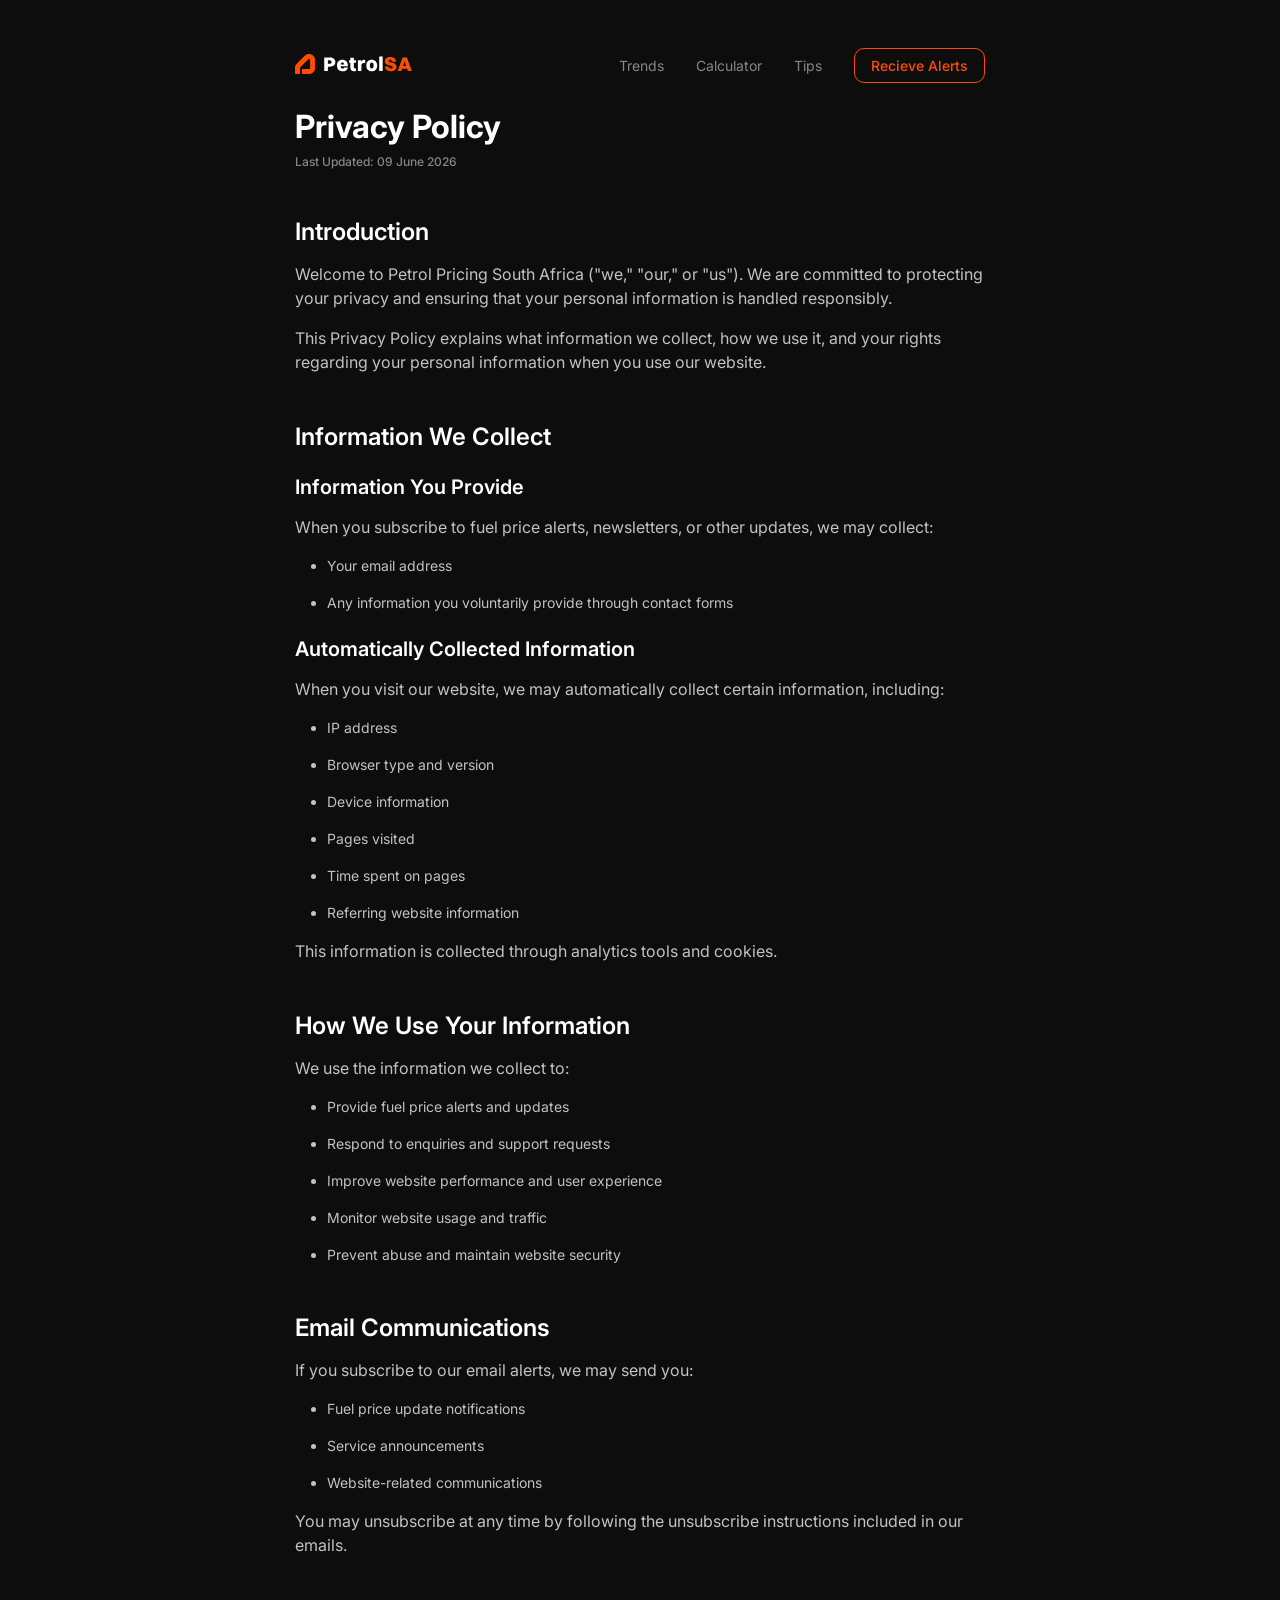
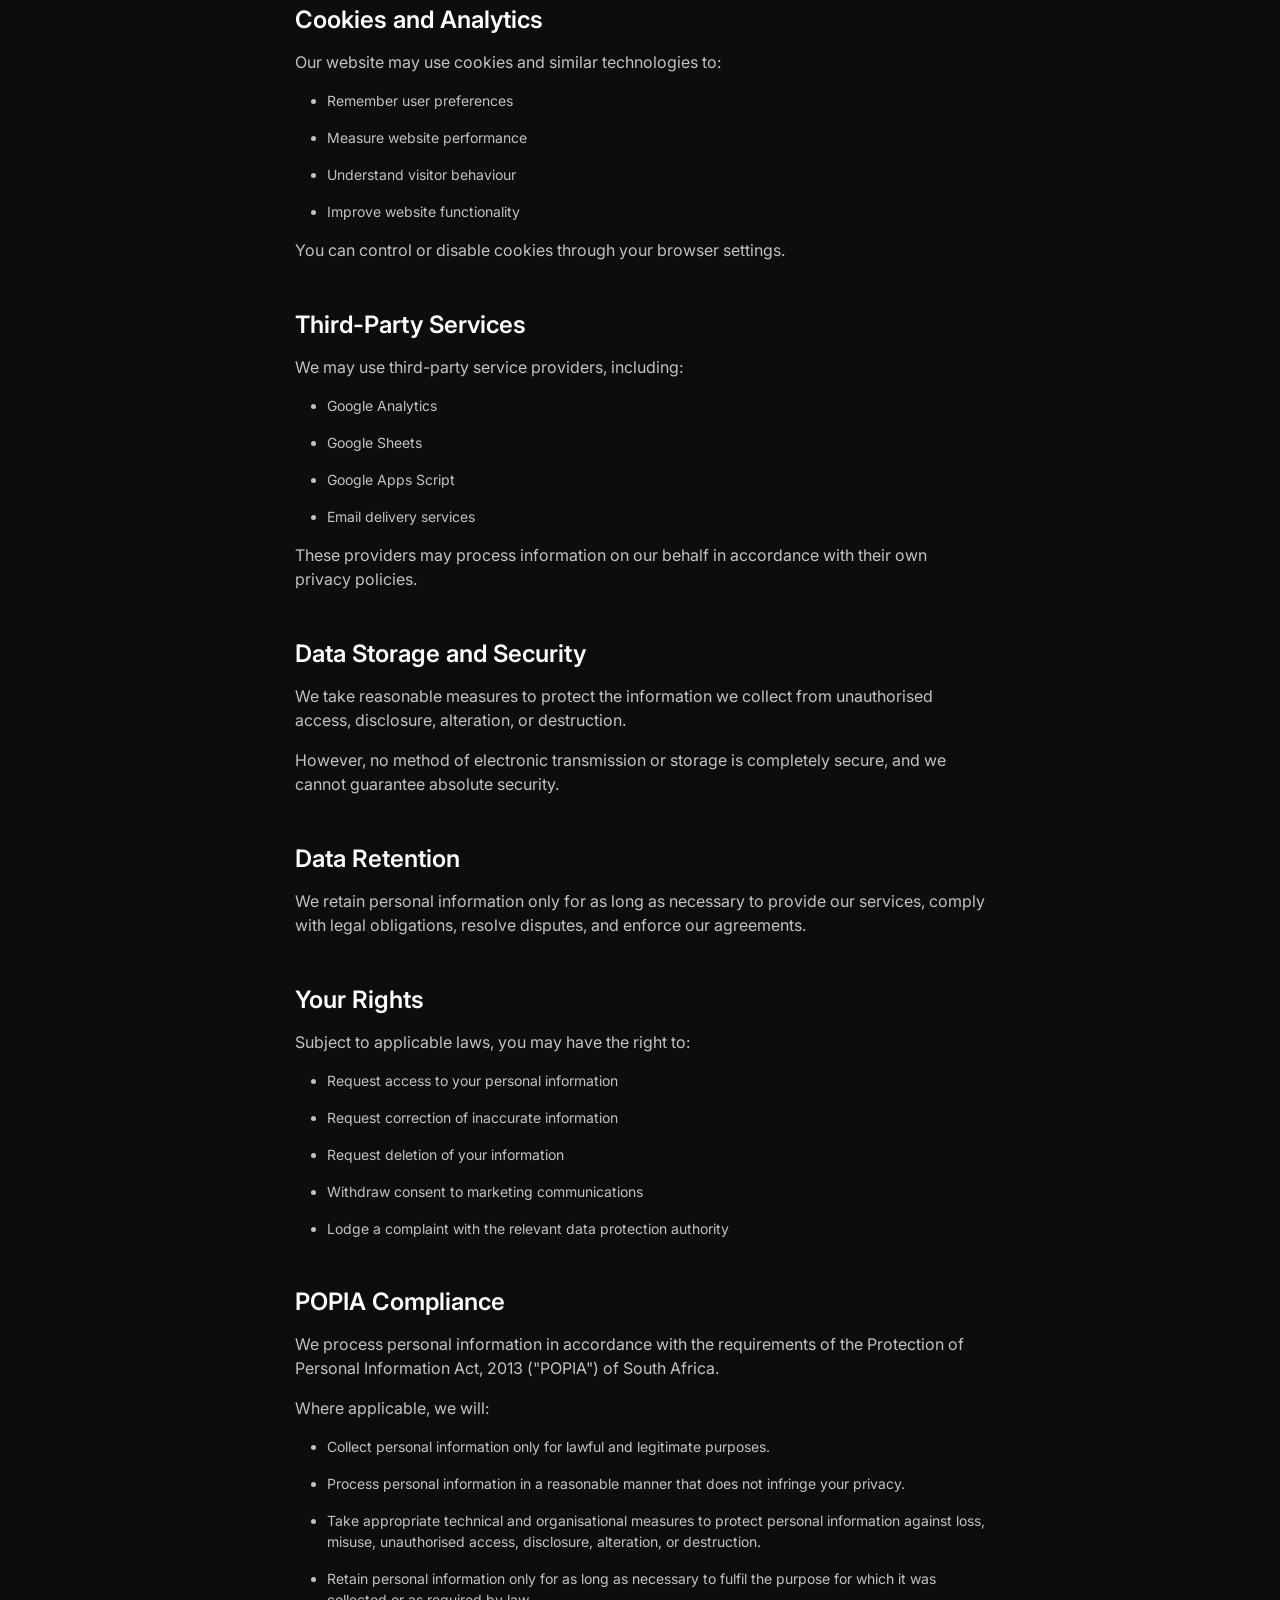
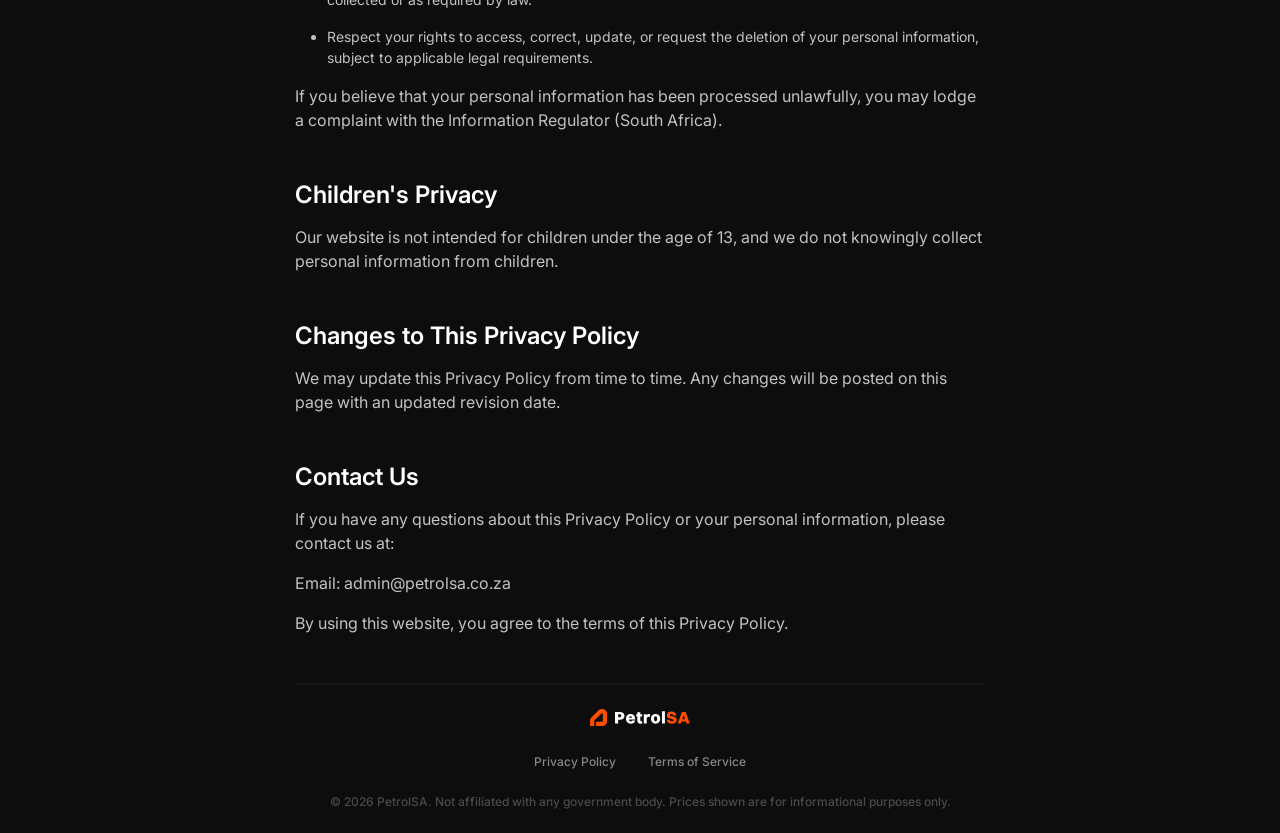
==== pages/privacy-policy.html @ 501f1f96 "made changes" ====
<!doctype html>
<html lang="en">
    <head>
        <meta charset="UTF-8" />
        <meta name="viewport" content="width=device-width, initial-scale=1.0" />
        <title>PetrolSA - Petrol Pricing South Africa</title>
        <link rel="icon" href="../assets/petrolsa-icon.svg" />
        <link rel="preconnect" href="https://fonts.googleapis.com" />
        <link rel="preconnect" href="https://fonts.gstatic.com" crossorigin />
        <link
            href="https://fonts.googleapis.com/css2?family=Inter:ital,opsz,wght@0,14..32,100..900;1,14..32,100..900&display=swap"
            rel="stylesheet" />
        <link rel="stylesheet" href="../css/styles.css" />
    </head>
    <body>
        <!-- Navbar -->
        <nav class="navbar">
            <div class="nav-container">
                <a href="../index.html" class="logo"
                    ><img src="../assets/petrolsa-logo.svg" alt="PetrolSA Logo" srcset=""
                /></a>

                <div class="nav-links-container">
                    <ul class="nav-links">
                        <li><a href="../index.html#price-trend-section">Trends</a></li>
                        <li><a href="../index.html#calculator-section">Calculator</a></li>
                        <li><a href="../index.html#tips-section">Tips</a></li>
                    </ul>

                    <a href="../index.html#alerts-section"><button class="recieve-alerts-btn">Recieve Alerts</button> </a>
                </div>
            </div>
        </nav>

        <!-- Privacy Policy -->
        <section class="privacy-policy-section">
            <div class="privacy-policy-container">
                <h1>Privacy Policy</h1>
                <p class="last-updated-caption">Last Updated: 09 June 2026</p>

                <h2>Introduction</h2>
                <p>
                    Welcome to Petrol Pricing South Africa ("we," "our," or "us"). We are committed to protecting your
                    privacy and ensuring that your personal information is handled responsibly.
                </p>
                <p>
                    This Privacy Policy explains what information we collect, how we use it, and your rights regarding your
                    personal information when you use our website.
                </p>

                <h2>Information We Collect</h2>

                <h3>Information You Provide</h3>
                <p>When you subscribe to fuel price alerts, newsletters, or other updates, we may collect:</p>
                <ul>
                    <li>Your email address</li>
                    <li>Any information you voluntarily provide through contact forms</li>
                </ul>

                <h3>Automatically Collected Information</h3>
                <p>When you visit our website, we may automatically collect certain information, including:</p>
                <ul>
                    <li>IP address</li>
                    <li>Browser type and version</li>
                    <li>Device information</li>
                    <li>Pages visited</li>
                    <li>Time spent on pages</li>
                    <li>Referring website information</li>
                </ul>
                <p>This information is collected through analytics tools and cookies.</p>

                <h2>How We Use Your Information</h2>
                <p>We use the information we collect to:</p>
                <ul>
                    <li>Provide fuel price alerts and updates</li>
                    <li>Respond to enquiries and support requests</li>
                    <li>Improve website performance and user experience</li>
                    <li>Monitor website usage and traffic</li>
                    <li>Prevent abuse and maintain website security</li>
                </ul>

                <h2>Email Communications</h2>
                <p>If you subscribe to our email alerts, we may send you:</p>
                <ul>
                    <li>Fuel price update notifications</li>
                    <li>Service announcements</li>
                    <li>Website-related communications</li>
                </ul>
                <p>You may unsubscribe at any time by following the unsubscribe instructions included in our emails.</p>

                <h2>Cookies and Analytics</h2>
                <p>Our website may use cookies and similar technologies to:</p>
                <ul>
                    <li>Remember user preferences</li>
                    <li>Measure website performance</li>
                    <li>Understand visitor behaviour</li>
                    <li>Improve website functionality</li>
                </ul>
                <p>You can control or disable cookies through your browser settings.</p>

                <h2>Third-Party Services</h2>
                <p>We may use third-party service providers, including:</p>
                <ul>
                    <li>Google Analytics</li>
                    <li>Google Sheets</li>
                    <li>Google Apps Script</li>
                    <li>Email delivery services</li>
                </ul>
                <p>These providers may process information on our behalf in accordance with their own privacy policies.</p>

                <h2>Data Storage and Security</h2>
                <p>
                    We take reasonable measures to protect the information we collect from unauthorised access, disclosure,
                    alteration, or destruction.
                </p>
                <p>
                    However, no method of electronic transmission or storage is completely secure, and we cannot guarantee
                    absolute security.
                </p>

                <h2>Data Retention</h2>
                <p>
                    We retain personal information only for as long as necessary to provide our services, comply with legal
                    obligations, resolve disputes, and enforce our agreements.
                </p>

                <h2>Your Rights</h2>
                <p>Subject to applicable laws, you may have the right to:</p>
                <ul>
                    <li>Request access to your personal information</li>
                    <li>Request correction of inaccurate information</li>
                    <li>Request deletion of your information</li>
                    <li>Withdraw consent to marketing communications</li>
                    <li>Lodge a complaint with the relevant data protection authority</li>
                </ul>

                <h2>POPIA Compliance</h2>
                <p>
                    We process personal information in accordance with the requirements of the Protection of Personal
                    Information Act, 2013 ("POPIA") of South Africa.
                </p>
                <p>Where applicable, we will:</p>
                <ul>
                    <li>Collect personal information only for lawful and legitimate purposes.</li>
                    <li>Process personal information in a reasonable manner that does not infringe your privacy.</li>
                    <li>
                        Take appropriate technical and organisational measures to protect personal information against loss,
                        misuse, unauthorised access, disclosure, alteration, or destruction.
                    </li>
                    <li>
                        Retain personal information only for as long as necessary to fulfil the purpose for which it was
                        collected or as required by law.
                    </li>
                    <li>
                        Respect your rights to access, correct, update, or request the deletion of your personal information,
                        subject to applicable legal requirements.
                    </li>
                </ul>
                <p>
                    If you believe that your personal information has been processed unlawfully, you may lodge a complaint
                    with the Information Regulator (South Africa).
                </p>

                <h2>Children's Privacy</h2>
                <p>
                    Our website is not intended for children under the age of 13, and we do not knowingly collect personal
                    information from children.
                </p>

                <h2>Changes to This Privacy Policy</h2>
                <p>
                    We may update this Privacy Policy from time to time. Any changes will be posted on this page with an
                    updated revision date.
                </p>

                <h2>Contact Us</h2>
                <p>
                    If you have any questions about this Privacy Policy or your personal information, please contact us at:
                </p>
                <p>Email: admin@petrolsa.co.za</p>
                <p>By using this website, you agree to the terms of this Privacy Policy.</p>
            </div>
        </section>

        <footer class="footer">
            <div class="footer-container">
                <hr />

                <div class="logo-container">
                    <a href="../index.html"
                        ><img src="../assets/petrolsa-logo.svg" class="logo" alt="PetrolSA Logo" srcset=""
                    /></a>
                </div>

                <ul class="footer-links">
                    <li><a href="../pages/privacy-policy.html">Privacy Policy</a></li>
                    <li><a href="../pages/terms-of-service.html">Terms of Service</a></li>
                </ul>

                <p class="footer-text">
                    © 2026 PetrolSA. Not affiliated with any government body. Prices shown are for informational purposes
                    only.
                </p>
            </div>
        </footer>
    </body>
</html>
---- css/styles.css ----
* {
  margin: 0;
  padding: 0;
  box-sizing: border-box;
  font-family: "Inter", sans-serif;
  scroll-behavior: smooth;
}

body {
  overflow-x: hidden;
  background-color: #0d0d0d;
  max-width: 690px;
  margin: auto;
}

a {
  text-decoration: none;
}

nav {
  width: 100%;
}
nav .nav-container {
  display: flex;
  justify-content: space-between;
  align-items: center;
  margin-top: 48px;
}
nav .nav-container .logo img {
  height: 20px;
}
nav .nav-container .nav-links-container {
  display: flex;
  align-items: center;
  gap: 32px;
}
nav .nav-container .nav-links-container .nav-links {
  display: flex;
}
nav .nav-container .nav-links-container .nav-links li {
  list-style: none;
  padding-left: 32px;
  font-size: 14px;
}
nav .nav-container .nav-links-container .nav-links a {
  text-decoration: none;
  color: rgba(255, 255, 255, 0.5);
}
nav .nav-container .nav-links-container .nav-links a:hover {
  color: #ff4d00;
}
nav .nav-container .nav-links-container .recieve-alerts-btn {
  background-color: #0d0d0d;
  color: #ff4d00;
  border-radius: 10px;
  border: 1px solid #ff4d00;
  padding: 8px 16px;
  font-size: 14px;
  font-style: normal;
  font-weight: 500;
  line-height: normal;
  cursor: pointer;
  transition: 0.3s;
}
nav .nav-container .nav-links-container .recieve-alerts-btn:hover {
  background-color: #ff4d00;
  color: #0d0d0d;
}

.hero-section {
  width: 100%;
}
.hero-section .hero-container {
  margin-top: 24px;
}
.hero-section .hero-container .trust-bar {
  display: flex;
  padding: 8px 16px;
  align-items: center;
  gap: 10px;
  border-radius: 5px;
  border: 1px solid rgba(255, 77, 0, 0.1);
  background: rgba(255, 77, 0, 0.1);
}
.hero-section .hero-container .trust-bar .caption-text {
  color: #ff4d00;
  font-size: 12px;
  font-style: normal;
  font-weight: 600;
  line-height: normal;
}
.hero-section .hero-container .hero-heading {
  margin-top: 24px;
  color: #ffffff;
  font-size: 32px;
  font-style: normal;
  font-weight: 700;
  line-height: normal;
}
.hero-section .hero-container .hero-text {
  margin-top: 8px;
  color: rgba(255, 255, 255, 0.5);
  font-size: 16px;
  font-style: normal;
  font-weight: 400;
  line-height: normal;
}
.hero-section .hero-container .region-toggle {
  margin-top: 24px;
  display: flex;
  justify-content: space-between;
  gap: 8px;
  padding: 8px;
  border-radius: 10px;
  border: 0.5px solid rgba(255, 255, 255, 0.1);
  background: rgba(255, 255, 255, 0.05);
}
.hero-section .hero-container .region-toggle .region-btn {
  width: 100%;
  background-color: transparent;
  color: rgba(255, 255, 255, 0.75);
  border-radius: 10px;
  border: none;
  padding: 12px 24px;
  font-size: 16px;
  font-style: normal;
  font-weight: 500;
  line-height: normal;
  cursor: pointer;
}
.hero-section .hero-container .region-toggle .active {
  background-color: #ff4d00;
  color: #ffffff;
  cursor: default;
}
.hero-section .hero-container .price-cards {
  margin-top: 24px;
  display: grid;
  grid-template-columns: repeat(2, 1fr);
  gap: 16px;
}
.hero-section .hero-container .price-cards .price-card {
  width: 100%;
  padding: 24px;
  gap: 24px;
  border-radius: 16px;
  border: 0.5px solid rgba(255, 255, 255, 0.1);
  background: rgba(255, 255, 255, 0.05);
}
.hero-section .hero-container .price-cards .price-card:hover {
  border: 0.5px solid #ff4d00;
}
.hero-section .hero-container .price-cards .price-card .price-caption {
  color: rgba(255, 255, 255, 0.5);
  font-size: 12px;
  font-style: normal;
  font-weight: 500;
  line-height: normal;
}
.hero-section .hero-container .price-cards .price-card .price-heading {
  margin-top: 24px;
  color: #ffffff;
  font-size: 32px;
  font-style: normal;
  font-weight: 700;
  line-height: normal;
}
.hero-section .hero-container .price-cards .price-card .price-heading .price-per-litre {
  color: rgba(255, 255, 255, 0.5);
  font-size: 16px;
  font-style: normal;
  font-weight: 700;
  line-height: normal;
}
.hero-section .hero-container .price-cards .price-card .price-change-up {
  width: -moz-fit-content;
  width: fit-content;
  margin-top: 24px;
  padding: 8px 16px;
  border-radius: 25px;
  background: rgba(239, 68, 68, 0.1);
  color: #ef4444;
  font-size: 12px;
  font-style: normal;
  font-weight: 600;
  line-height: normal;
}
.hero-section .hero-container .price-cards .price-card .price-change-down {
  width: -moz-fit-content;
  width: fit-content;
  margin-top: 24px;
  padding: 8px 16px;
  border-radius: 25px;
  background: rgba(0, 200, 83, 0.1);
  color: #00c853;
  font-size: 12px;
  font-style: normal;
  font-weight: 600;
  line-height: normal;
}
.hero-section .hero-container .price-countdown {
  margin-top: 24px;
  color: rgba(255, 255, 255, 0.75);
  text-align: center;
  font-size: 12px;
  font-style: normal;
  font-weight: 500;
  line-height: normal;
}
.hero-section .hero-container .price-countdown .price-countdown-number {
  color: #ff4d00;
  font-size: 12px;
  font-style: normal;
  font-weight: 600;
  line-height: normal;
}

.alerts-section {
  width: 100%;
  margin-top: 48px;
}
.alerts-section .alerts-container {
  background-color: #ffffff;
  padding: 24px;
  border-radius: 16px;
}
.alerts-section .alerts-container .alerts-heading {
  color: #0d0d0d;
  font-size: 24px;
  font-style: normal;
  font-weight: 600;
  line-height: normal;
}
.alerts-section .alerts-container .alerts-text {
  color: rgba(13, 13, 13, 0.5);
  font-size: 16px;
  font-style: normal;
  font-weight: 400;
  line-height: 150%;
  margin-top: 16px;
}
.alerts-section .alerts-container form {
  margin-top: 24px;
  display: flex;
  flex-direction: column;
  gap: 16px;
}
.alerts-section .alerts-container form label {
  color: rgba(13, 13, 13, 0.25);
  font-size: 12px;
  font-style: normal;
  font-weight: 500;
  line-height: normal;
}
.alerts-section .alerts-container form input {
  padding: 16px 24px;
  border-radius: 10px;
  border: 1px solid rgba(13, 13, 13, 0.1);
  background: rgba(13, 13, 13, 0.02);
  transition: border-color 0.5s ease;
}
.alerts-section .alerts-container form input::-moz-placeholder {
  color: rgba(13, 13, 13, 0.5);
  font-size: 16px;
  font-style: normal;
  font-weight: 500;
  line-height: normal;
}
.alerts-section .alerts-container form input::placeholder {
  color: rgba(13, 13, 13, 0.5);
  font-size: 16px;
  font-style: normal;
  font-weight: 500;
  line-height: normal;
}
.alerts-section .alerts-container form input:focus {
  outline: none;
  border-color: #ff4d00;
}
.alerts-section .alerts-container form input.input-error {
  border: 1px solid #ef4444;
}
.alerts-section .alerts-container form input.input-error:focus {
  outline: none;
  border-color: #ef4444;
}
.alerts-section .alerts-container form .field-error {
  display: none;
  color: #ef4444;
  font-size: 12px;
  font-weight: 500;
  line-height: normal;
  margin-top: -8px;
}
.alerts-section .alerts-container form .field-error.visible {
  display: block;
}
.alerts-section .alerts-container form .hp-field {
  position: absolute;
  left: -9999px;
  width: 1px;
  height: 1px;
  overflow: hidden;
  opacity: 0;
  pointer-events: none;
}
.alerts-section .alerts-container form .recieve-alerts-btn {
  margin-top: 8px;
  background-color: #ff4d00;
  color: #ffffff;
  padding: 14px 24px;
  border-radius: 10px;
  border: none;
  font-size: 16px;
  font-style: normal;
  font-weight: 600;
  line-height: normal;
  cursor: pointer;
}
.alerts-section .alerts-container form .recieve-alerts-btn:hover {
  background-color: #ffffff;
  border: 1px solid #ff4d00;
  color: #ff4d00;
}
.alerts-section .alerts-container form .recieve-alerts-btn:disabled {
  opacity: 0.5;
  cursor: not-allowed;
  pointer-events: none;
}
.alerts-section .alerts-container .form-success {
  display: none;
  align-items: center;
  gap: 10px;
  margin-top: 24px;
  padding: 8px 16px;
  border-radius: 5px;
  border: 1px solid #00c853;
  background: rgba(0, 200, 83, 0.06);
}
.alerts-section .alerts-container .form-success.visible {
  display: flex;
}
.alerts-section .alerts-container .form-success .form-success-text {
  color: #00c853;
  font-size: 12px;
  font-style: normal;
  font-weight: 600;
  line-height: normal;
}

.price-trend-section {
  width: 100%;
  margin-top: 48px;
}
.price-trend-section .price-trend-container .price-trend-heading {
  color: #ffffff;
  font-size: 24px;
  font-style: normal;
  font-weight: 600;
  line-height: normal;
}
.price-trend-section .price-trend-container .price-trend-text {
  margin-top: 16px;
  color: rgba(255, 255, 255, 0.5);
  font-size: 16px;
  font-style: normal;
  font-weight: 400;
  line-height: 150%; /* 24px */
}
.price-trend-section .price-trend-container .fuel-select {
  width: 100%;
  margin-top: 24px;
  padding: 24px;
  border-radius: 16px;
  border: 1px solid rgba(255, 255, 255, 0.1);
  background: rgba(255, 255, 255, 0.05);
  color: #ffffff;
}
.price-trend-section .price-trend-container .fuel-select option {
  background: #0d0d0d;
  color: #ffffff;
}
.price-trend-section .price-trend-container .price-trend-chart {
  margin-top: 24px;
}
.price-trend-section .price-trend-container .price-trend-chart img {
  width: 100%;
}

.calculator-section {
  width: 100%;
  margin-top: 48px;
}
.calculator-section .calculator-container .calculator-heading {
  color: #ffffff;
  font-size: 24px;
  font-style: normal;
  font-weight: 600;
  line-height: normal;
}
.calculator-section .calculator-container .calculator-text {
  margin-top: 16px;
  color: rgba(255, 255, 255, 0.5);
  font-size: 16px;
  font-style: normal;
  font-weight: 400;
  line-height: 150%; /* 24px */
}
.calculator-section .calculator-container form {
  margin-top: 24px;
  display: flex;
  flex-direction: column;
  gap: 16px;
}
.calculator-section .calculator-container form .calculator-form-item {
  display: flex;
  flex-direction: column;
  gap: 8px;
}
.calculator-section .calculator-container form label {
  color: rgba(255, 255, 255, 0.5);
  font-size: 12px;
  font-style: normal;
  font-weight: 500;
  line-height: normal;
}
.calculator-section .calculator-container form input {
  padding: 16px 24px;
  border-radius: 10px;
  border: 1px solid rgba(255, 255, 255, 0.1);
  background: rgba(255, 255, 255, 0.05);
  color: rgba(255, 255, 255, 0.75);
}
.calculator-section .calculator-container form input::-moz-placeholder {
  color: rgba(255, 255, 255, 0.75);
  font-size: 16px;
  font-style: normal;
  font-weight: 500;
  line-height: normal;
}
.calculator-section .calculator-container form input::placeholder {
  color: rgba(255, 255, 255, 0.75);
  font-size: 16px;
  font-style: normal;
  font-weight: 500;
  line-height: normal;
}
.calculator-section .calculator-container form .calculator-fuel-select,
.calculator-section .calculator-container form .calculator-region-select {
  width: 100%;
  padding: 16px 24px;
  border-radius: 16px;
  border: 1px solid rgba(255, 255, 255, 0.1);
  background: rgba(255, 255, 255, 0.05);
  color: #ffffff;
}
.calculator-section .calculator-container form .calculator-fuel-select option,
.calculator-section .calculator-container form .calculator-region-select option {
  background: #0d0d0d;
  color: #ffffff;
}
.calculator-section .calculator-container form .calculate-btn {
  margin-top: 8px;
  background-color: #ff4d00;
  color: #ffffff;
  padding: 14px 24px;
  border-radius: 10px;
  border: none;
  font-size: 16px;
  font-style: normal;
  font-weight: 600;
  line-height: normal;
  cursor: pointer;
}
.calculator-section .calculator-container form .calculate-btn:hover {
  background-color: #0d0d0d;
  border: 1px solid #ff4d00;
  color: #ff4d00;
}
.calculator-section .calculator-container .calculated-cost {
  display: none;
  width: 100%;
  margin-top: 24px;
  padding: 24px;
  flex-direction: column;
  gap: 16px;
  border-radius: 16px;
  border: 0.5px solid rgba(255, 255, 255, 0.1);
  background: rgba(255, 255, 255, 0.05);
  text-align: center;
}
.calculator-section .calculator-container .calculated-cost .calculated-cost-text {
  margin-bottom: 16px;
  color: rgba(255, 255, 255, 0.5);
  font-size: 12px;
  font-style: normal;
  font-weight: 400;
  line-height: 150%; /* 24px */
}
.calculator-section .calculator-container .calculated-cost .calculated-cost-amount {
  color: #ff4d00;
  font-size: 32px;
  font-style: normal;
  font-weight: 700;
  line-height: normal;
}
.calculator-section .calculator-container .calculated-cost .calculated-cost-difference {
  margin-top: 16px;
  color: rgba(255, 255, 255, 0.5);
  font-size: 12px;
  font-style: normal;
  font-weight: 400;
  line-height: 150%; /* 24px */
}

.tips-section {
  width: 100%;
  margin-top: 48px;
}
.tips-section .tips-container .tips-heading {
  color: #ffffff;
  font-size: 24px;
  font-style: normal;
  font-weight: 600;
  line-height: normal;
}
.tips-section .tips-container .tips-text {
  margin-top: 16px;
  color: rgba(255, 255, 255, 0.5);
  font-size: 16px;
  font-style: normal;
  font-weight: 400;
  line-height: 150%; /* 24px */
}
.tips-section .tips-container .tip-card {
  display: flex;
  padding: 24px;
  flex-direction: column;
  gap: 16px;
  border-radius: 16px;
  border: 0.5px solid rgba(255, 255, 255, 0.1);
  background: rgba(255, 255, 255, 0.05);
  margin-top: 24px;
}
.tips-section .tips-container .tip-card:hover {
  border: 1px solid #ff4d00;
}
.tips-section .tips-container .tip-card .tip-caption {
  color: #ff4d00;
  font-size: 12px;
  font-style: normal;
  font-weight: 500;
  line-height: normal;
}
.tips-section .tips-container .tip-card .tip-heading {
  color: #ffffff;
  font-size: 20px;
  font-style: normal;
  font-weight: 600;
  line-height: normal;
}
.tips-section .tips-container .tip-card .tip-text {
  color: rgba(255, 255, 255, 0.5);
  font-size: 16px;
  font-style: normal;
  font-weight: 500;
  line-height: 150%; /* 24px */
}

.footer {
  width: 100%;
  margin-top: 48px;
}
.footer .footer-container hr {
  border: 1px solid rgba(255, 255, 255, 0.05);
}
.footer .footer-container .logo-container {
  display: flex;
  justify-content: center;
  align-items: center;
}
.footer .footer-container .logo-container .logo {
  width: 100px;
  margin-top: 24px;
  display: flex;
  justify-content: center;
  align-items: center;
}
.footer .footer-container .footer-links {
  display: flex;
  justify-content: center;
  align-items: center;
  gap: 32px;
  margin-top: 24px;
}
.footer .footer-container .footer-links li {
  list-style: none;
}
.footer .footer-container .footer-links li a {
  color: rgba(255, 255, 255, 0.5);
  font-size: 12px;
  font-style: normal;
  font-weight: 500;
  line-height: normal;
}
.footer .footer-container .footer-links li a:hover {
  color: #ff4d00;
}
.footer .footer-container .footer-text {
  margin: 24px 0px;
  color: rgba(255, 255, 255, 0.25);
  text-align: center;
  font-size: 12px;
  font-style: normal;
  font-weight: 500;
  line-height: normal;
}

.privacy-policy-section .privacy-policy-container h1 {
  margin-top: 24px;
  color: #ffffff;
  font-size: 32px;
  font-style: normal;
  font-weight: 700;
  line-height: normal;
}
.privacy-policy-section .privacy-policy-container h2 {
  margin-top: 48px;
  color: #ffffff;
  font-size: 24px;
  font-style: normal;
  font-weight: 600;
  line-height: normal;
}
.privacy-policy-section .privacy-policy-container h3 {
  margin-top: 24px;
  color: #ffffff;
  font-size: 20px;
  font-style: normal;
  font-weight: 600;
  line-height: normal;
}
.privacy-policy-section .privacy-policy-container p {
  margin-top: 16px;
  color: rgba(255, 255, 255, 0.75);
  font-size: 16px;
  font-style: normal;
  font-weight: 400;
  line-height: 150%; /* 24px */
}
.privacy-policy-section .privacy-policy-container ul li {
  margin-top: 16px;
  margin-left: 32px;
  color: rgba(255, 255, 255, 0.75);
  font-size: 14px;
  font-style: normal;
  font-weight: 400;
  line-height: 150%; /* 24px */
}
.privacy-policy-section .privacy-policy-container .last-updated-caption {
  margin-top: 8px;
  color: rgba(255, 255, 255, 0.5);
  font-size: 12px;
  font-style: normal;
  font-weight: 500;
  line-height: normal;
}

.terms-and-conditions-section .terms-and-conditions-container h1 {
  margin-top: 24px;
  color: #ffffff;
  font-size: 32px;
  font-style: normal;
  font-weight: 700;
  line-height: normal;
}
.terms-and-conditions-section .terms-and-conditions-container h2 {
  margin-top: 48px;
  color: #ffffff;
  font-size: 24px;
  font-style: normal;
  font-weight: 600;
  line-height: normal;
}
.terms-and-conditions-section .terms-and-conditions-container h3 {
  margin-top: 24px;
  color: #ffffff;
  font-size: 20px;
  font-style: normal;
  font-weight: 600;
  line-height: normal;
}
.terms-and-conditions-section .terms-and-conditions-container p {
  margin-top: 16px;
  color: rgba(255, 255, 255, 0.75);
  font-size: 16px;
  font-style: normal;
  font-weight: 400;
  line-height: 150%; /* 24px */
}
.terms-and-conditions-section .terms-and-conditions-container ul li {
  margin-top: 16px;
  margin-left: 32px;
  color: rgba(255, 255, 255, 0.75);
  font-size: 14px;
  font-style: normal;
  font-weight: 400;
  line-height: 150%; /* 24px */
}
.terms-and-conditions-section .terms-and-conditions-container .last-updated-caption {
  margin-top: 8px;
  color: rgba(255, 255, 255, 0.5);
  font-size: 12px;
  font-style: normal;
  font-weight: 500;
  line-height: normal;
}

@media (max-width: 768px) {
  nav {
    padding: 0px 20px;
  }
  nav .nav-container .nav-links-container {
    gap: 0px;
  }
  nav .nav-container .nav-links-container .recieve-alerts-btn {
    display: none;
  }
  .hero-section {
    padding: 0px 20px;
  }
  .alerts-section {
    padding: 0px 20px;
  }
  .price-trend-section {
    padding: 0px 20px;
  }
  .calculator-section {
    padding: 0px 20px;
  }
  .tips-section {
    padding: 0px 20px;
  }
  .privacy-policy-section {
    padding: 0px 20px;
  }
  .terms-and-conditions-section {
    padding: 0px 20px;
  }
  footer {
    padding: 0px 20px;
  }
}
@media (max-width: 450px) {
  nav .nav-container {
    margin-top: 24px;
  }
  nav .nav-container .logo img {
    width: 100px;
  }
  nav .nav-container .nav-links-container .nav-links li {
    font-size: 12px;
  }
  .hero-section .hero-container .trust-bar .caption-text {
    font-size: 10px;
  }
  .hero-section .hero-container .hero-heading {
    font-size: 24px;
  }
  .hero-section .hero-container .hero-text {
    font-size: 14px;
  }
  .hero-section .hero-container .region-toggle .region-btn {
    font-size: 14px;
  }
  .hero-section .hero-container .price-cards {
    grid-template-columns: repeat(1, 1fr);
  }
  .hero-section .hero-container .price-cards .price-card {
    text-align: center;
  }
  .hero-section .hero-container .price-cards .price-card .price-change-up,
  .hero-section .hero-container .price-cards .price-card .price-change-down {
    display: inline-block;
    width: -moz-fit-content;
    width: fit-content;
    text-align: center;
  }
}
@media (max-width: 375px) {
  nav .nav-container .nav-links-container .nav-links li {
    padding-left: 16px;
  }
}/*# sourceMappingURL=styles.css.map */
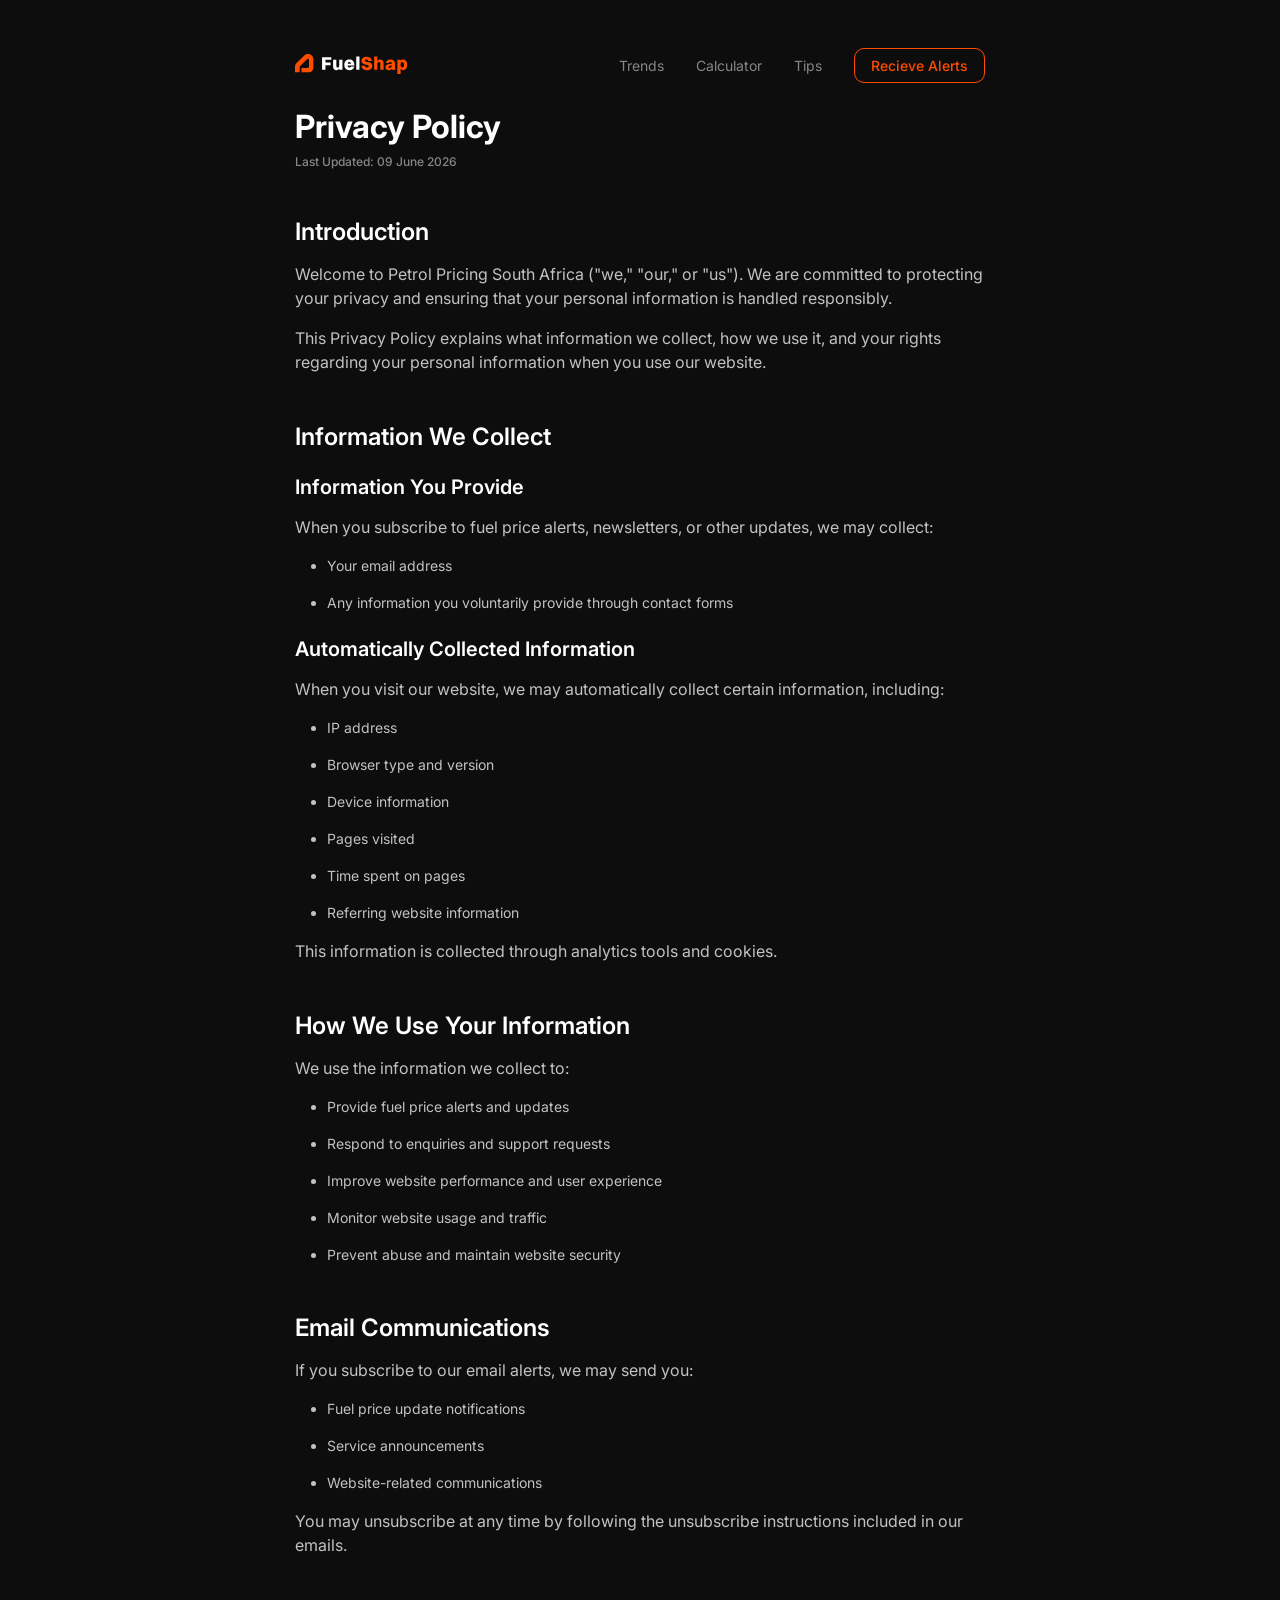
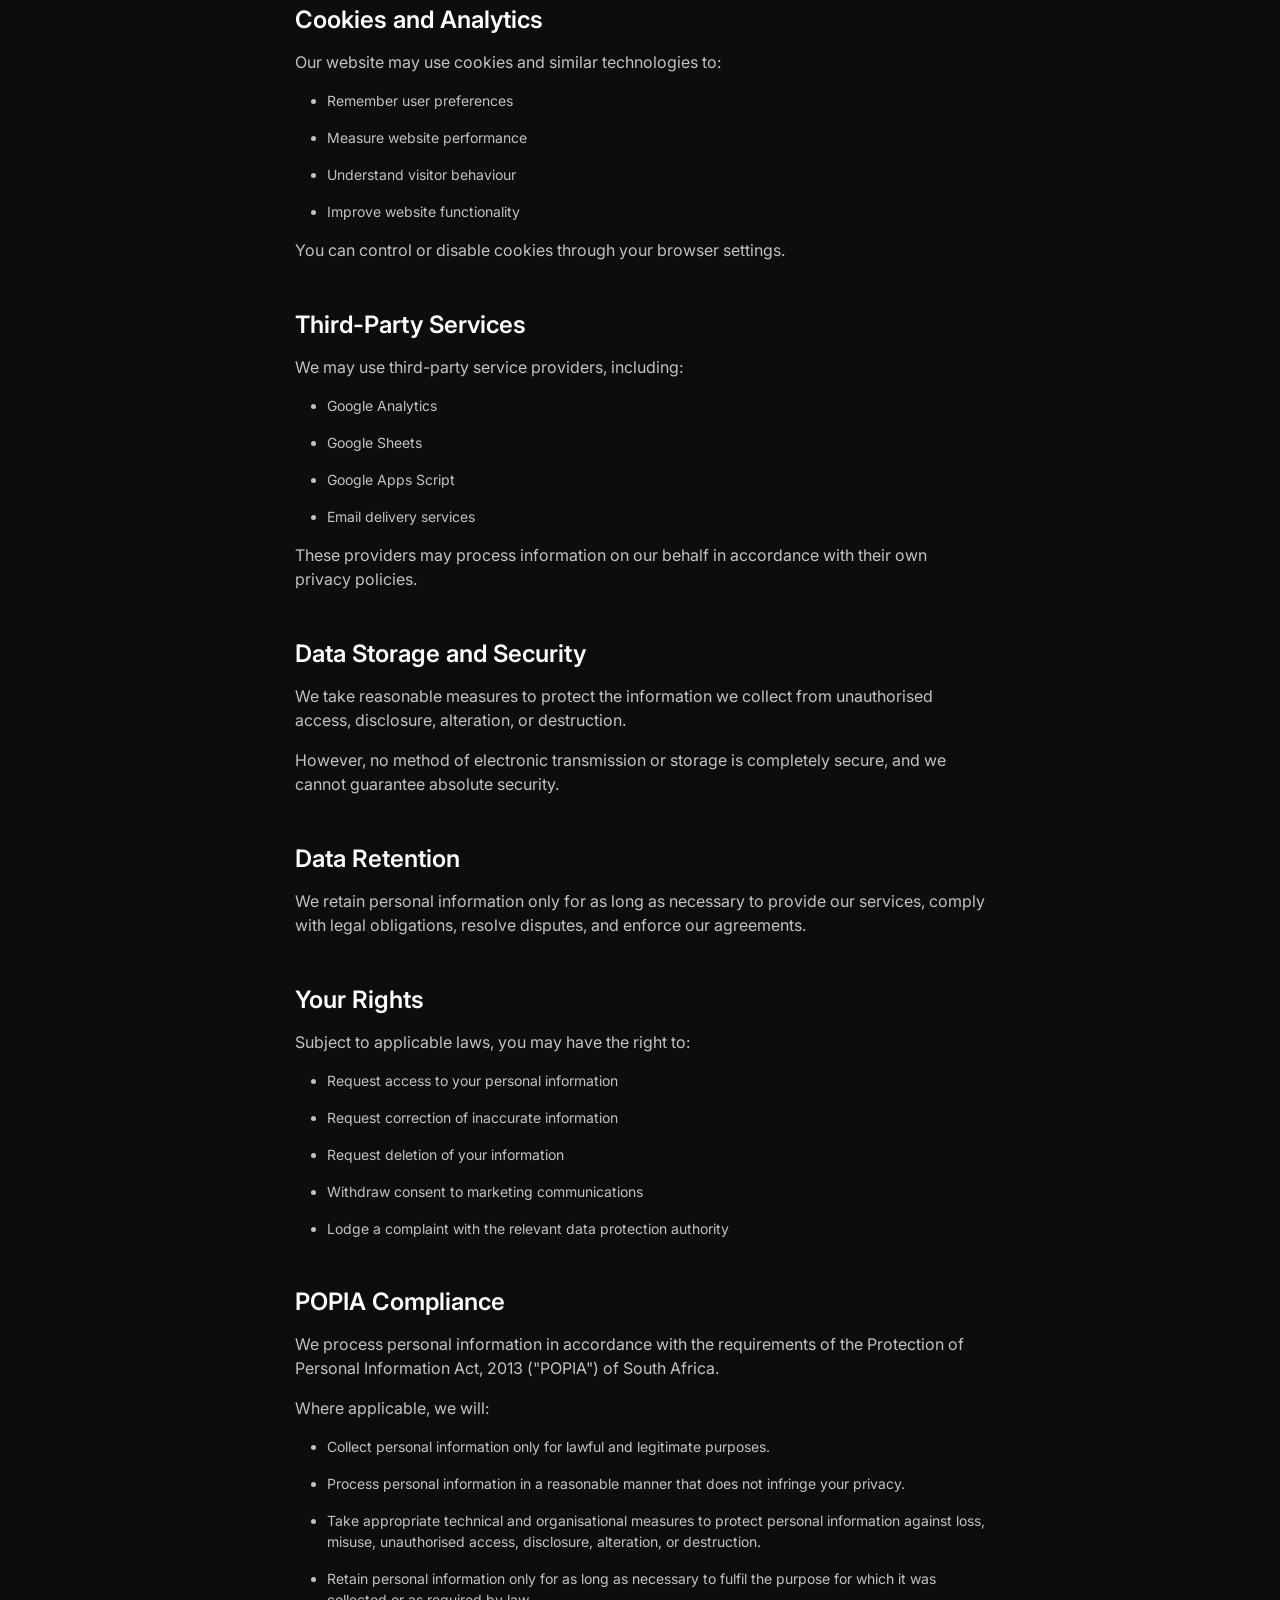
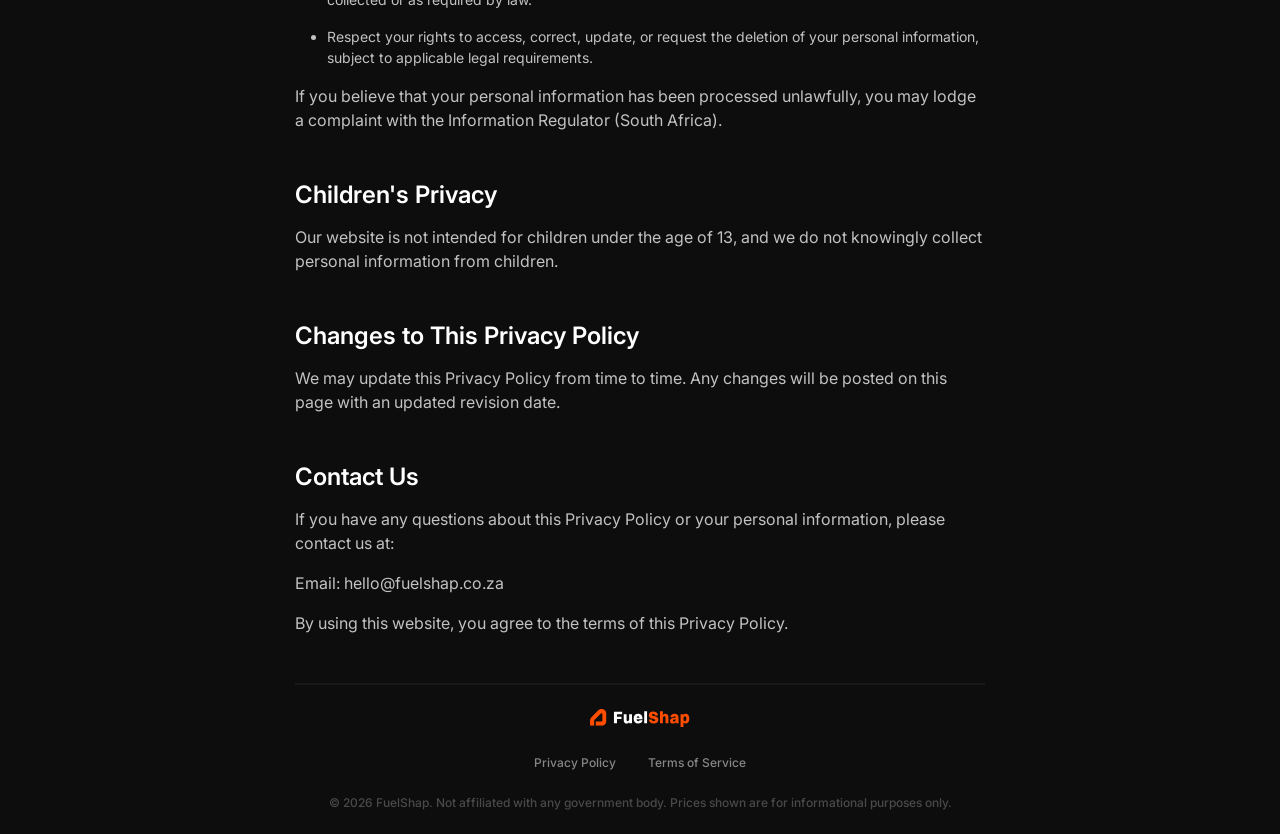
==== commit 7a4ad3c8: "updates" ====
--- a/pages/privacy-policy.html
+++ b/pages/privacy-policy.html
@@ -3,8 +3,8 @@
     <head>
         <meta charset="UTF-8" />
         <meta name="viewport" content="width=device-width, initial-scale=1.0" />
-        <title>PetrolSA - Petrol Pricing South Africa</title>
-        <link rel="icon" href="../assets/petrolsa-icon.svg" />
+        <title>FuelShap - Petrol Pricing South Africa</title>
+        <link rel="icon" href="../assets/fuelshap-icon.svg" />
         <link rel="preconnect" href="https://fonts.googleapis.com" />
         <link rel="preconnect" href="https://fonts.gstatic.com" crossorigin />
         <link
@@ -17,7 +17,7 @@
         <nav class="navbar">
             <div class="nav-container">
                 <a href="../index.html" class="logo"
-                    ><img src="../assets/petrolsa-logo.svg" alt="PetrolSA Logo" srcset=""
+                    ><img src="../assets/fuelshap-logo.svg" alt="FuelShap Logo" srcset=""
                 /></a>
 
                 <div class="nav-links-container">
@@ -177,7 +177,7 @@
                 <p>
                     If you have any questions about this Privacy Policy or your personal information, please contact us at:
                 </p>
-                <p>Email: admin@petrolsa.co.za</p>
+                <p>Email: hello@fuelshap.co.za</p>
                 <p>By using this website, you agree to the terms of this Privacy Policy.</p>
             </div>
         </section>
@@ -188,7 +188,7 @@
 
                 <div class="logo-container">
                     <a href="../index.html"
-                        ><img src="../assets/petrolsa-logo.svg" class="logo" alt="PetrolSA Logo" srcset=""
+                        ><img src="../assets/fuelshap-logo.svg" class="logo" alt="FuelShap Logo" srcset=""
                     /></a>
                 </div>
 
@@ -198,7 +198,7 @@
                 </ul>
 
                 <p class="footer-text">
-                    © 2026 PetrolSA. Not affiliated with any government body. Prices shown are for informational purposes
+                    © 2026 FuelShap. Not affiliated with any government body. Prices shown are for informational purposes
                     only.
                 </p>
             </div>
--- a/css/styles.css
+++ b/css/styles.css
@@ -160,10 +160,11 @@
 .hero-section .hero-container .price-cards .price-card .price-heading {
   margin-top: 24px;
   color: #ffffff;
-  font-size: 32px;
+  font-size: 40px;
   font-style: normal;
   font-weight: 700;
   line-height: normal;
+  letter-spacing: 0.5px;
 }
 .hero-section .hero-container .price-cards .price-card .price-heading .price-per-litre {
   color: rgba(255, 255, 255, 0.5);
@@ -260,17 +261,17 @@
   transition: border-color 0.5s ease;
 }
 .alerts-section .alerts-container form input::-moz-placeholder {
-  color: rgba(13, 13, 13, 0.5);
-  font-size: 16px;
-  font-style: normal;
-  font-weight: 500;
+  color: rgba(13, 13, 13, 0.25);
+  font-size: 16px;
+  font-style: normal;
+  font-weight: 400;
   line-height: normal;
 }
 .alerts-section .alerts-container form input::placeholder {
-  color: rgba(13, 13, 13, 0.5);
-  font-size: 16px;
-  font-style: normal;
-  font-weight: 500;
+  color: rgba(13, 13, 13, 0.25);
+  font-size: 16px;
+  font-style: normal;
+  font-weight: 400;
   line-height: normal;
 }
 .alerts-section .alerts-container form input:focus {
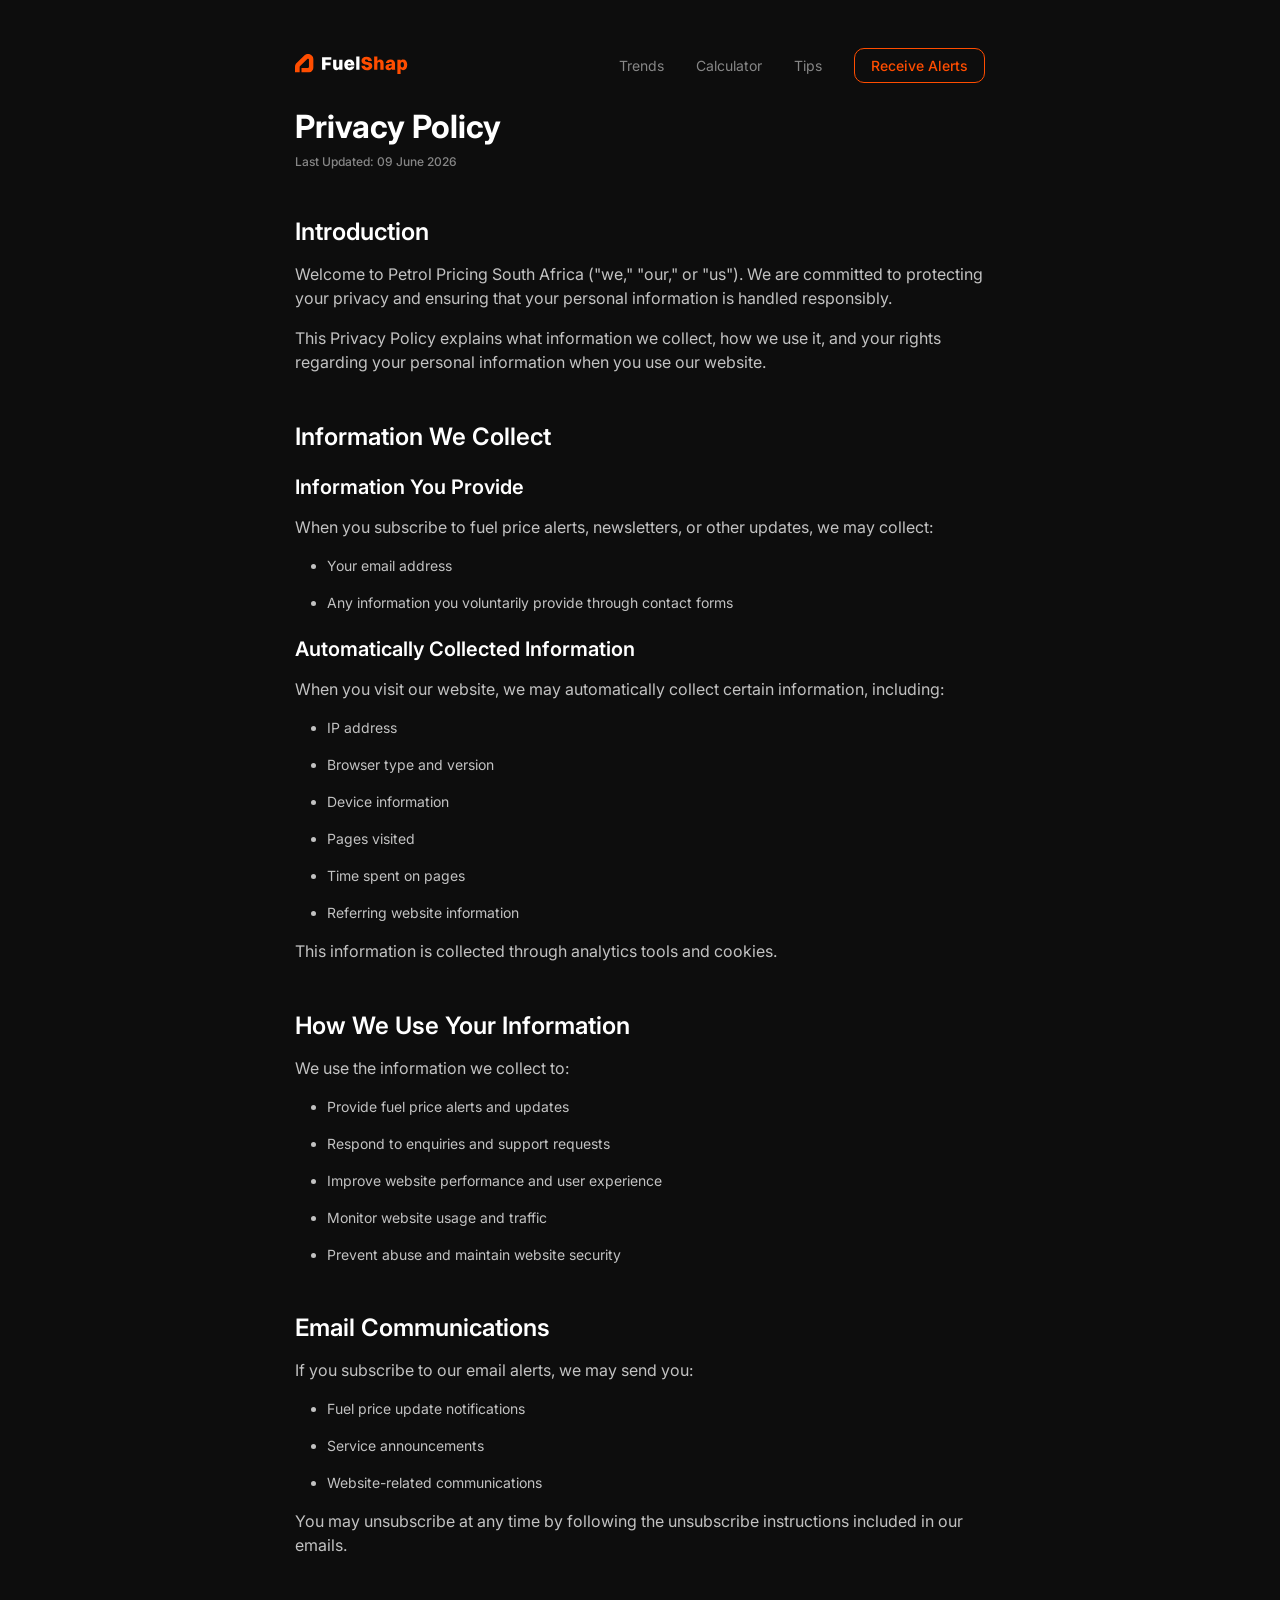
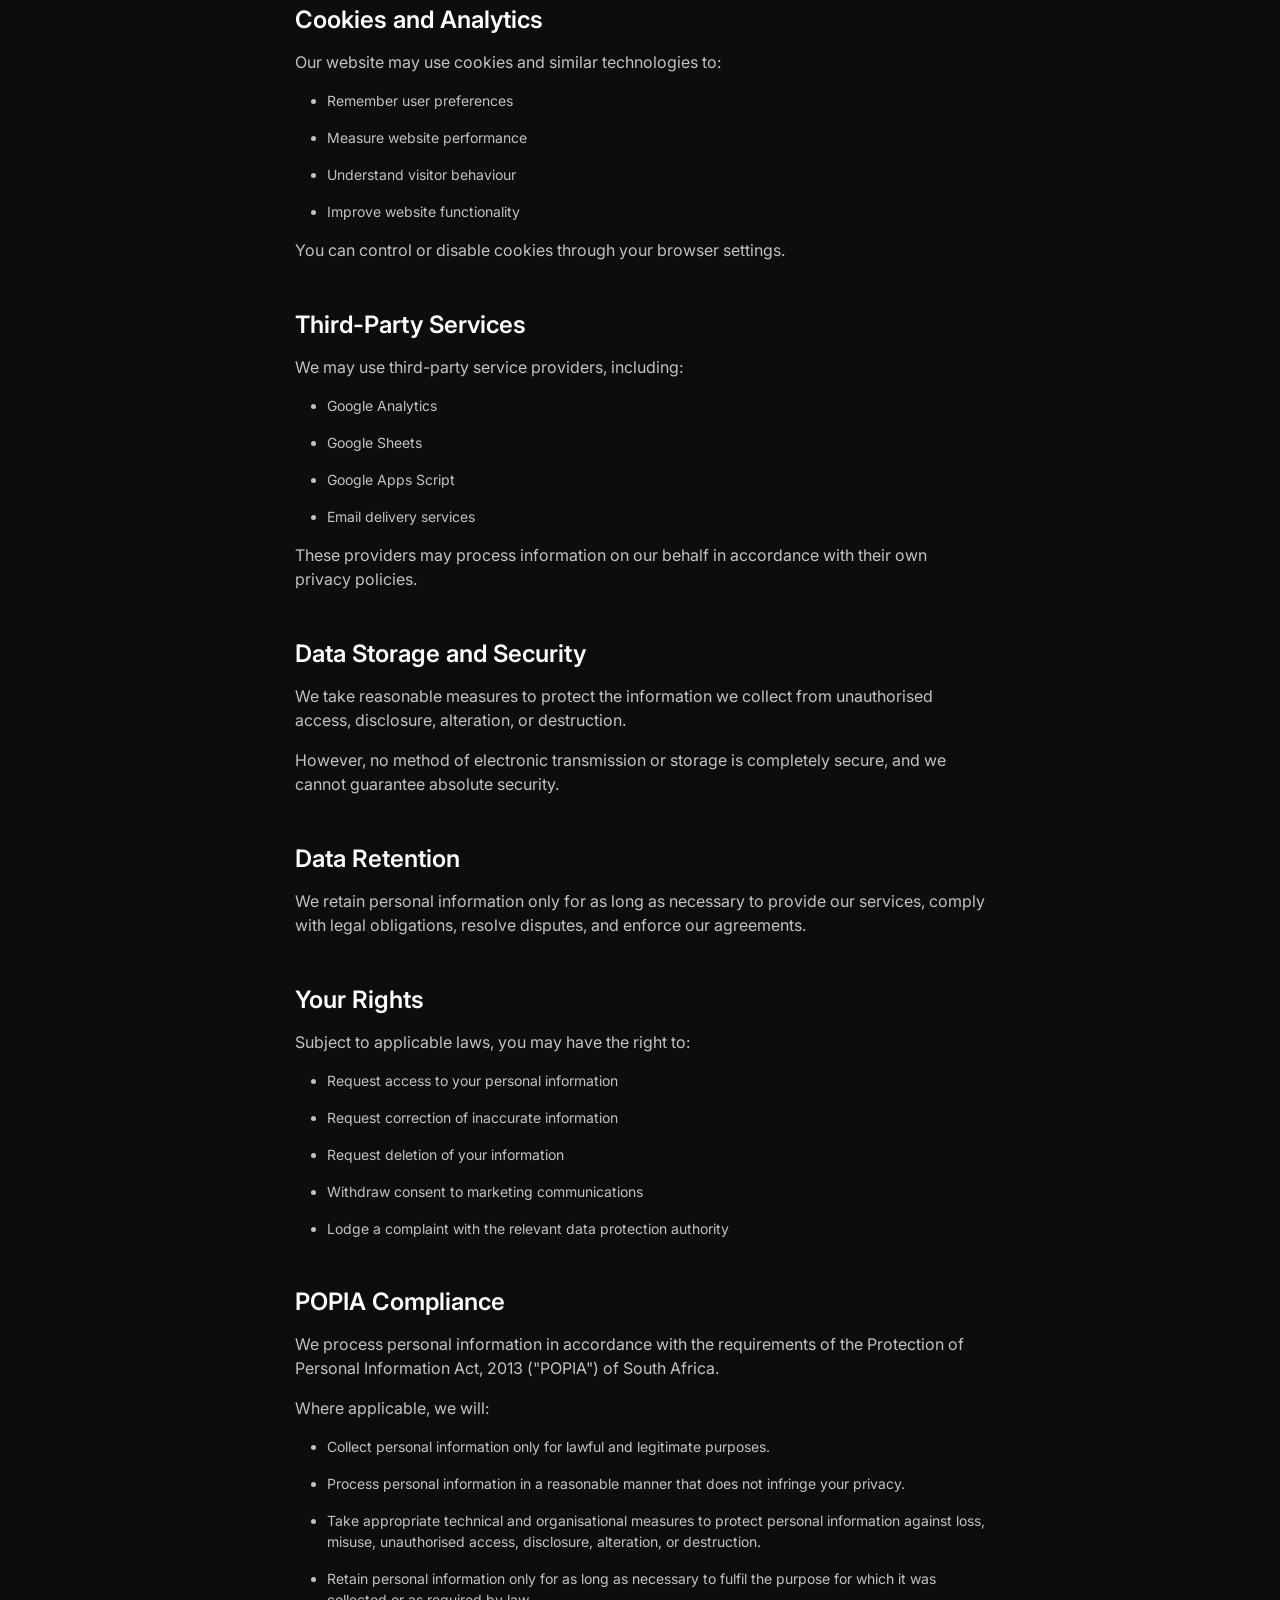
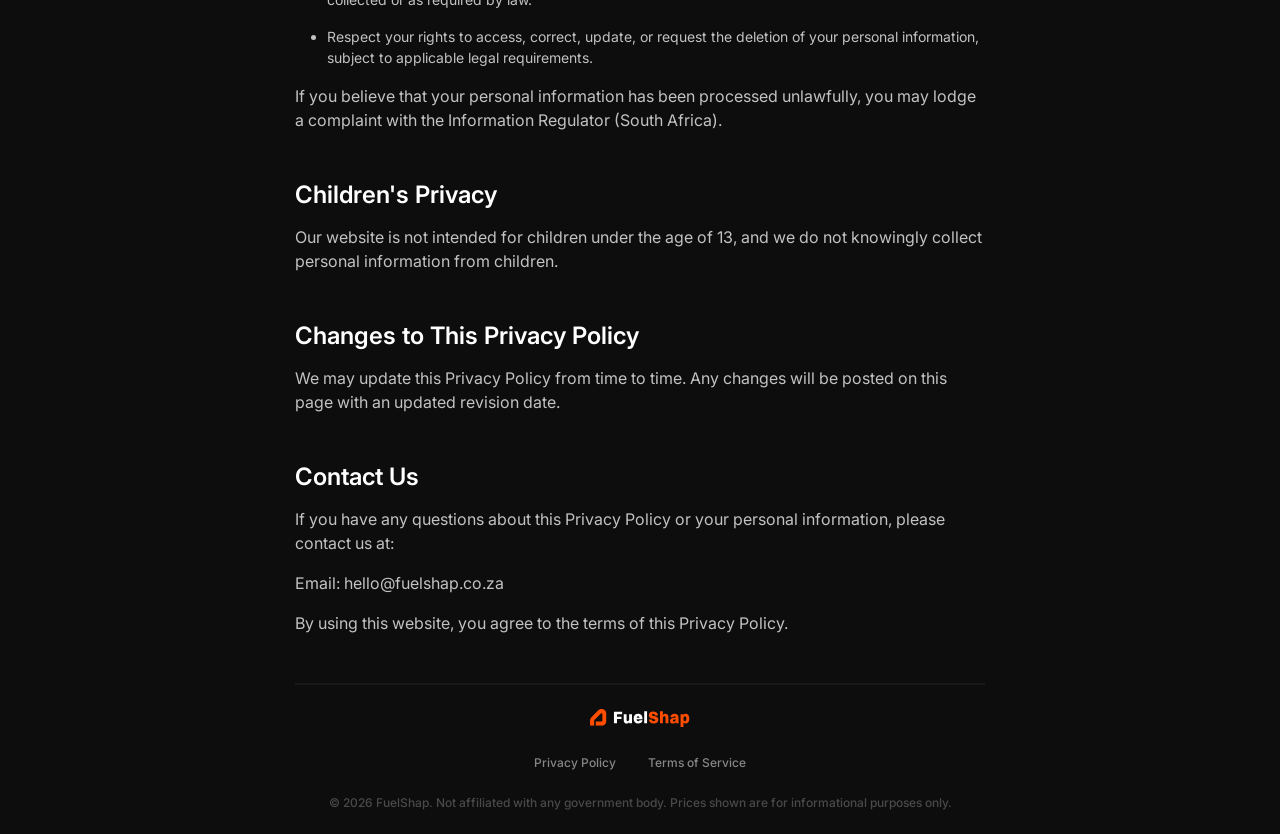
==== commit 7acecf8c: "updates" ====
--- a/pages/privacy-policy.html
+++ b/pages/privacy-policy.html
@@ -3,7 +3,12 @@
     <head>
         <meta charset="UTF-8" />
         <meta name="viewport" content="width=device-width, initial-scale=1.0" />
-        <title>FuelShap - Petrol Pricing South Africa</title>
+        <title>Privacy Policy - FuelShap</title>
+        <meta
+            name="description"
+            content="FuelShap's privacy policy. Learn how we collect, use, and protect your personal information. POPIA compliant." />
+        <link rel="canonical" href="https://fuelshap.co.za/pages/privacy-policy.html" />
+
         <link rel="icon" href="../assets/fuelshap-icon.svg" />
         <link rel="preconnect" href="https://fonts.googleapis.com" />
         <link rel="preconnect" href="https://fonts.gstatic.com" crossorigin />
@@ -16,9 +21,7 @@
         <!-- Navbar -->
         <nav class="navbar">
             <div class="nav-container">
-                <a href="../index.html" class="logo"
-                    ><img src="../assets/fuelshap-logo.svg" alt="FuelShap Logo" srcset=""
-                /></a>
+                <a href="../index.html" class="logo"><img src="../assets/fuelshap-logo.svg" alt="FuelShap Logo" /></a>
 
                 <div class="nav-links-container">
                     <ul class="nav-links">
@@ -27,7 +30,7 @@
                         <li><a href="../index.html#tips-section">Tips</a></li>
                     </ul>
 
-                    <a href="../index.html#alerts-section"><button class="recieve-alerts-btn">Recieve Alerts</button> </a>
+                    <a href="../index.html#alerts-section"><button class="receive-alerts-btn">Receive Alerts</button> </a>
                 </div>
             </div>
         </nav>
@@ -187,9 +190,7 @@
                 <hr />
 
                 <div class="logo-container">
-                    <a href="../index.html"
-                        ><img src="../assets/fuelshap-logo.svg" class="logo" alt="FuelShap Logo" srcset=""
-                    /></a>
+                    <a href="../index.html"><img src="../assets/fuelshap-logo.svg" class="logo" alt="FuelShap Logo" /></a>
                 </div>
 
                 <ul class="footer-links">
--- a/css/styles.css
+++ b/css/styles.css
@@ -49,7 +49,7 @@
 nav .nav-container .nav-links-container .nav-links a:hover {
   color: #ff4d00;
 }
-nav .nav-container .nav-links-container .recieve-alerts-btn {
+nav .nav-container .nav-links-container .receive-alerts-btn {
   background-color: #0d0d0d;
   color: #ff4d00;
   border-radius: 10px;
@@ -62,7 +62,7 @@
   cursor: pointer;
   transition: 0.3s;
 }
-nav .nav-container .nav-links-container .recieve-alerts-btn:hover {
+nav .nav-container .nav-links-container .receive-alerts-btn:hover {
   background-color: #ff4d00;
   color: #0d0d0d;
 }
@@ -305,7 +305,7 @@
   opacity: 0;
   pointer-events: none;
 }
-.alerts-section .alerts-container form .recieve-alerts-btn {
+.alerts-section .alerts-container form .receive-alerts-btn {
   margin-top: 8px;
   background-color: #ff4d00;
   color: #ffffff;
@@ -318,12 +318,12 @@
   line-height: normal;
   cursor: pointer;
 }
-.alerts-section .alerts-container form .recieve-alerts-btn:hover {
+.alerts-section .alerts-container form .receive-alerts-btn:hover {
   background-color: #ffffff;
   border: 1px solid #ff4d00;
   color: #ff4d00;
 }
-.alerts-section .alerts-container form .recieve-alerts-btn:disabled {
+.alerts-section .alerts-container form .receive-alerts-btn:disabled {
   opacity: 0.5;
   cursor: not-allowed;
   pointer-events: none;
@@ -382,6 +382,7 @@
   color: #ffffff;
 }
 .price-trend-section .price-trend-container .price-trend-chart {
+  min-height: 300px;
   margin-top: 24px;
 }
 .price-trend-section .price-trend-container .price-trend-chart img {
